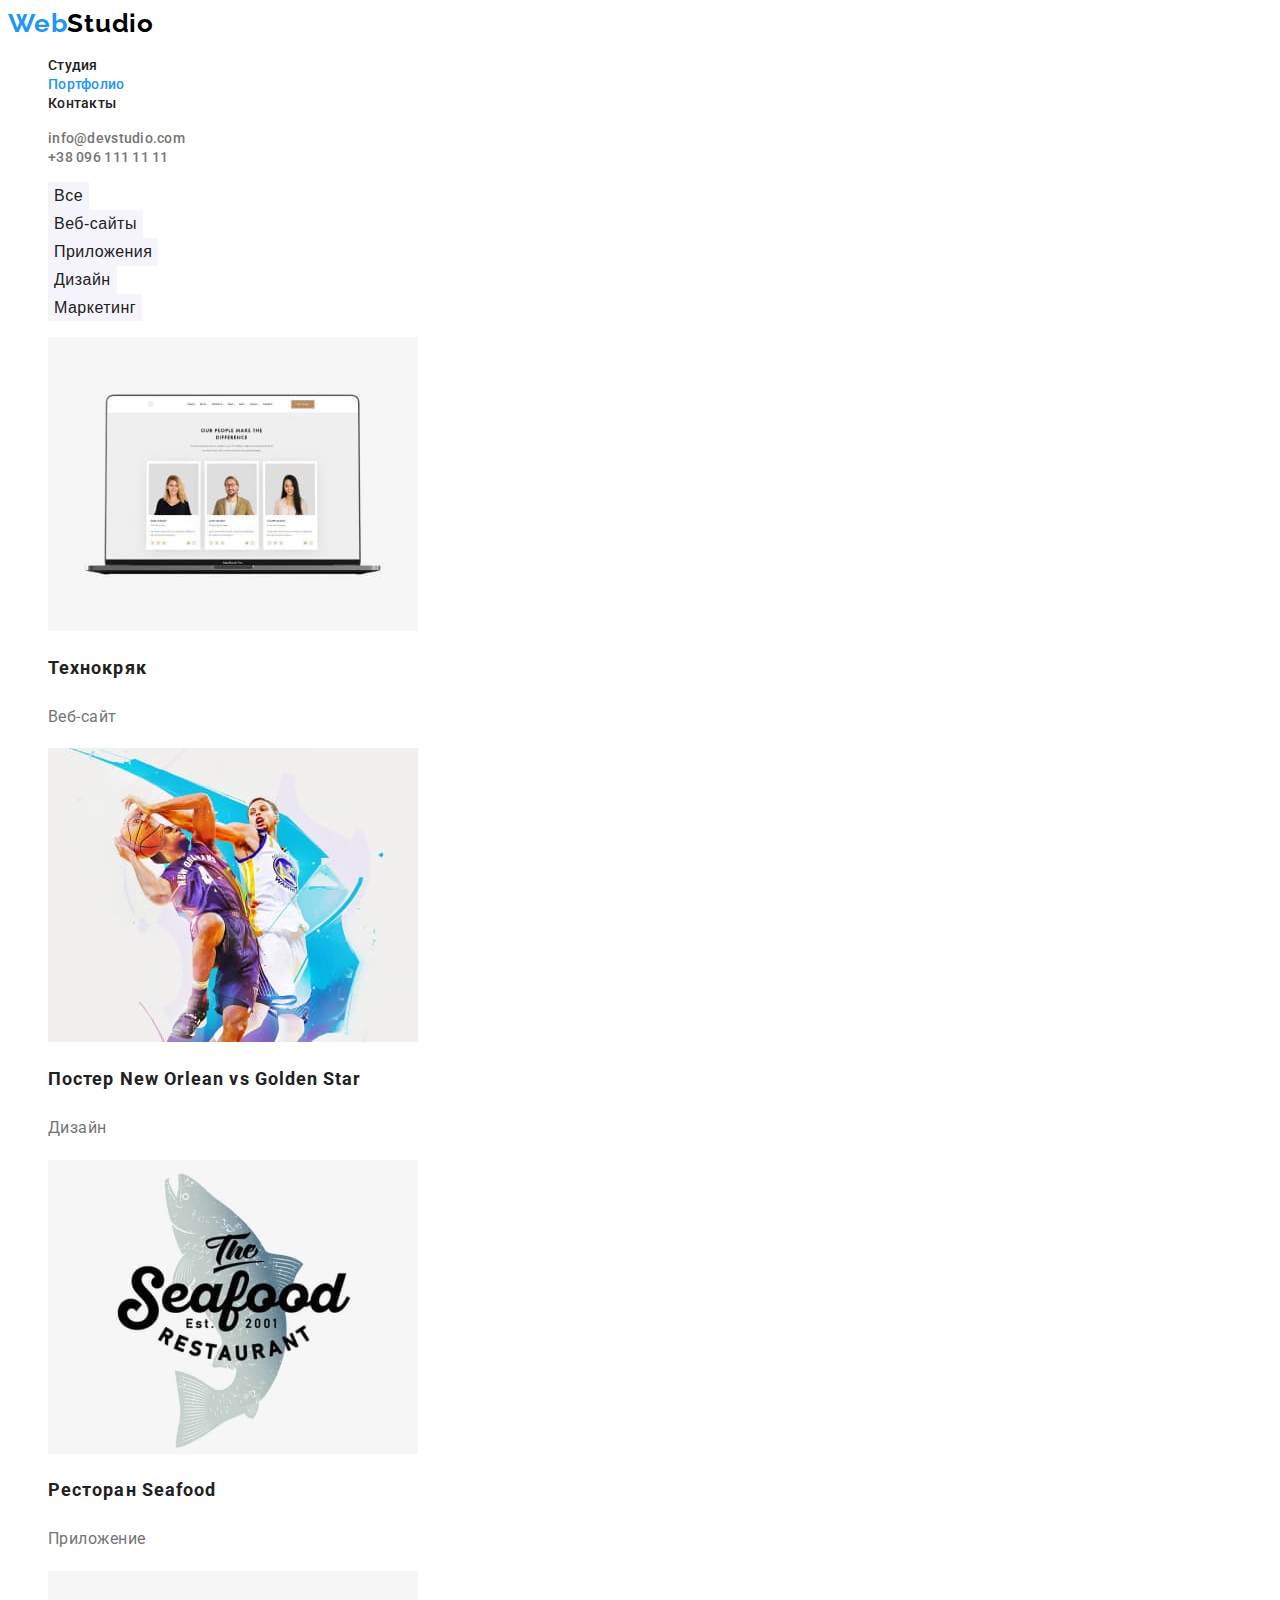
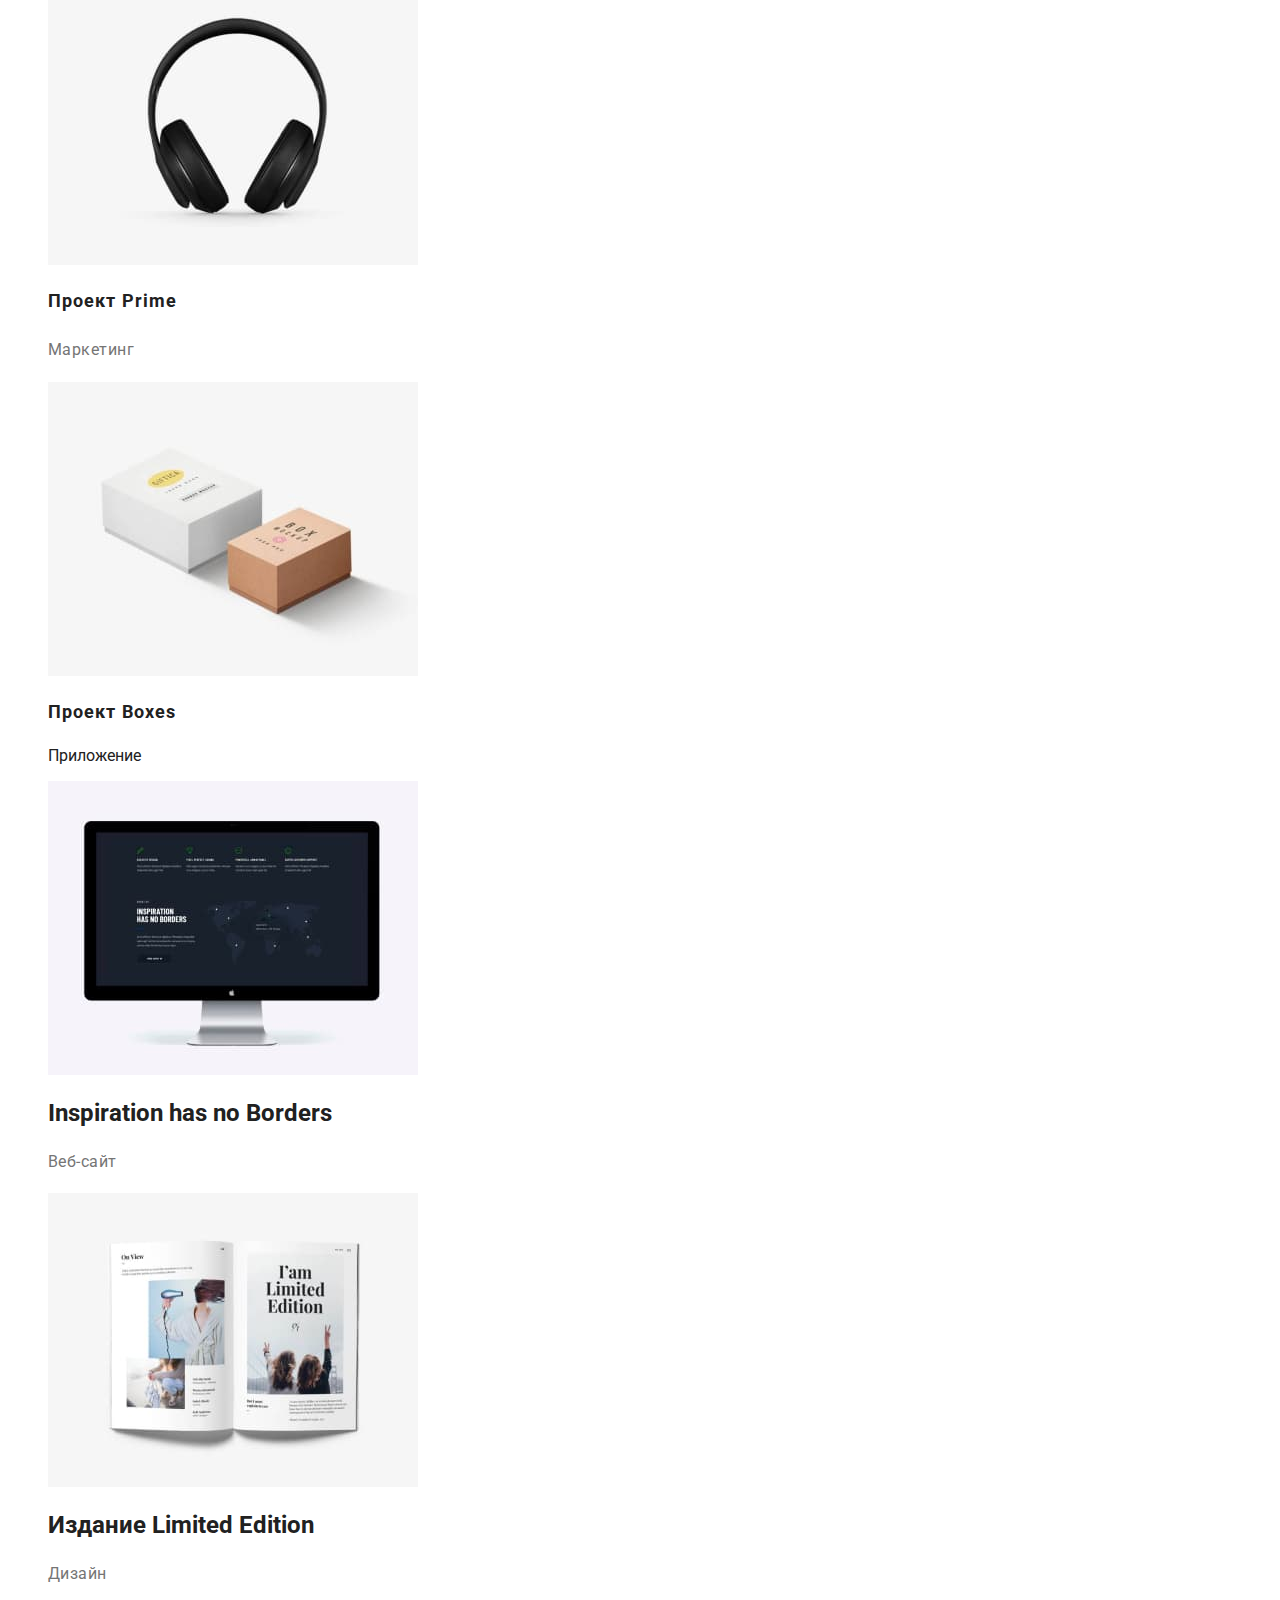
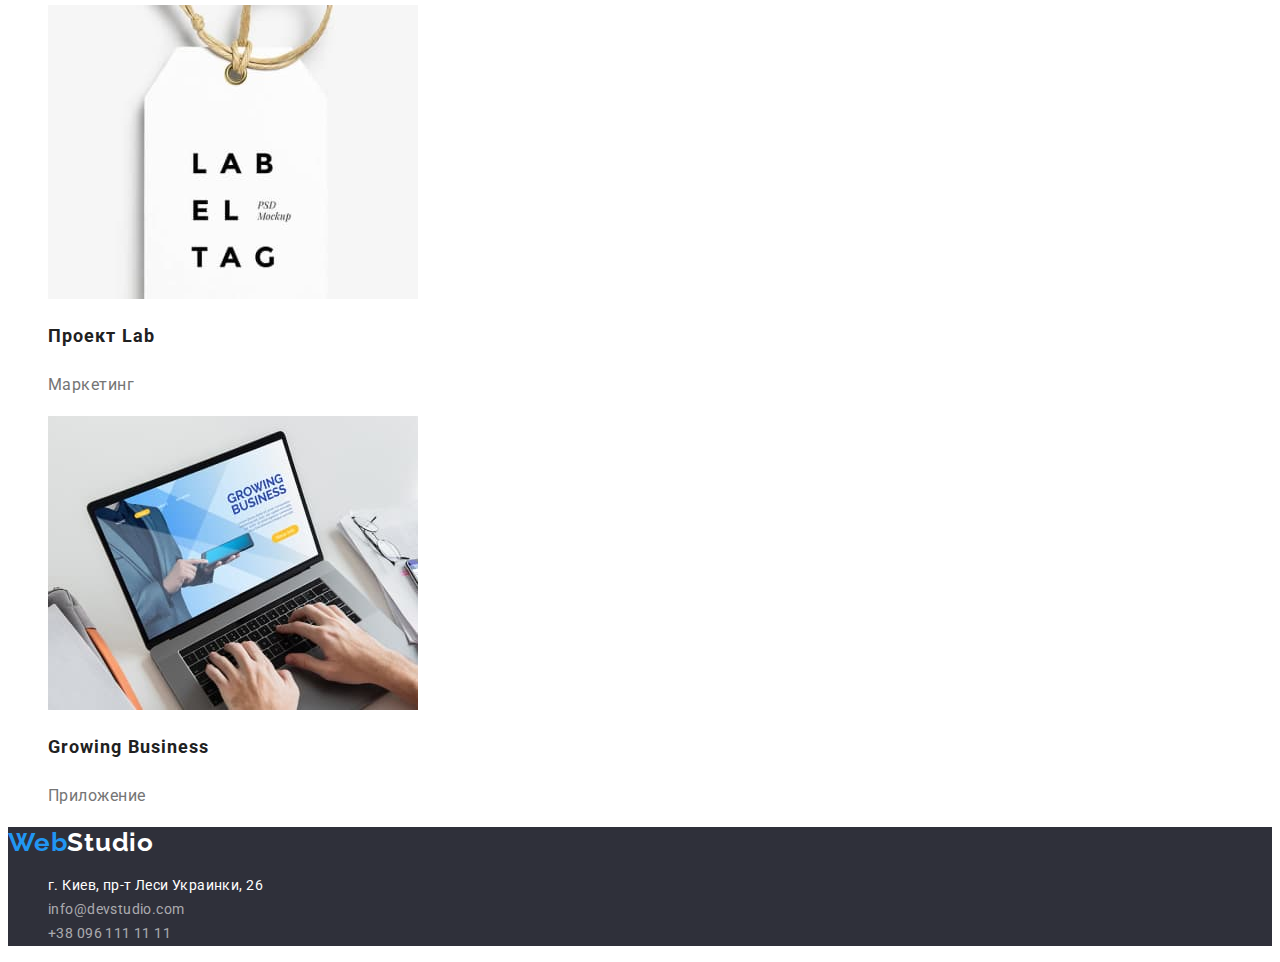
==== portfolio.html @ 1e096de2 "Клонирует файлы с прошлой работы" ====
<!DOCTYPE html>
<html lang="ru">
  <head>
    <meta charset="UTF-8" />
    <meta http-equiv="X-UA-Compatible" content="IE=edge" />
    <meta name="viewport" content="width=device-width, initial-scale=1.0" />
    <title>Cтудия</title>
    <link
      rel="stylesheet"
      href="https://cdnjs.cloudflare.com/ajax/libs/modern-normalize/1.1.0/modern-normalize.min.css"
      integrity="sha512-wpPYUAdjBVSE4KJnH1VR1HeZfpl1ub8YT/NKx4PuQ5NmX2tKuGu6U/JRp5y+Y8XG2tV+wKQpNHVUX03MfMFn9Q=="
      crossorigin="anonymous"
      referrerpolicy="no-referrer"
    />
    <link rel="preconnect" href="https://fonts.googleapis.com" />
    <link rel="preconnect" href="https://fonts.gstatic.com" crossorigin />
    <link
      href="https://fonts.googleapis.com/css2?family=Raleway:wght@700&family=Roboto:wght@400;500;700;900&display=swap"
      rel="stylesheet"
    />
    <link rel="stylesheet" href="./css/styles.css" />
  </head>

  <body>
    <!--шапка-->
    <header class="header">
      <nav class="header-nav">
        <a lang="en" href="./index.html" class="header-logo"
          ><span lang="en" class="current">Web</span>Studio</a
        >
        <ul class="header-list list">
          <li class="header-item">
            <a href="./index.html" class="header-link link">Студия</a>
          </li>
          <li class="header-item">
            <a href="./portfolio.html " class="header-link current link">Портфолио</a>
          </li>
          <li class="header-item"><a href="./index.html" class="header-link link">Контакты</a></li>
        </ul>
      </nav>

      <ul class="header-contacs list">
        <li class="header-contacs-item">
          <a lang="en" href="mailto:info@devstudio.com" class="header-mail link"
            >info@devstudio.com</a
          >
        </li>
        <li class="header-contacs-item">
          <a href="tel:+380961111111" class="header-tel link">+38 096 111 11 11</a>
        </li>
      </ul>
    </header>

    <!--основное (уникалное) содержание-->

    <main>
      <section class="projects">
        <h1 class="visually-hidden">Работы</h1>
        <ul class="projects-list list">
          <li class="projects-item">
            <button type="button" class="button projects-primery link">Все</button>
          </li>
          <li>
            <button type="button" class="button projects-secondary link">Веб-сайты</button>
          </li>
          <li>
            <button type="button" class="button projects-secondary link">Приложения</button>
          </li>
          <li>
            <button type="button" class="button projects-secondary link">Дизайн</button>
          </li>
          <li>
            <button type="button" class="button projects-secondary link">Маркетинг</button>
          </li>
        </ul>
        <ul class="work-list list">
          <li class="work-item">
            <img
              src="./images/veb-site1.jpg"
              alt="Веб-сайт на экране ноутбука"
              width="370"
              height="294"
              class="work-img"
            />
            <h2 class="work-title">Технокряк</h2>
            <p class="work-text">Веб-сайт</p>
          </li>
          <li class="work-item">
            <img
              src="./images/design1.jpg"
              alt="Постер с двумя баскетболистами"
              width="370"
              height="294"
              class="work-img"
            />
            <h2 class="work-title">Постер <span lang="en">New Orlean vs Golden Star</span></h2>
            <p class="work-text">Дизайн</p>
          </li>
          <li class="work-item">
            <img
              src="./images/application1.jpg"
              alt="Логотип ресторана"
              width="370"
              height="294"
              class="work-img"
            />
            <h2 class="work-title">Ресторан <span lang="en">Seafood</span></h2>
            <p class="work-text">Приложение</p>
          </li>
          <li class="work-item">
            <img
              src="./images/marketing1.jpg"
              alt="Беспроводные наушники"
              width="370"
              height="294"
              class="work-img"
            />
            <h2 class="work-title">Проект <span lang="en">Prime</span></h2>
            <p class="work-text">Маркетинг</p>
          </li>
          <li class="work-item">
            <img
              src="./images/application2.jpg"
              alt="Две коробки"
              width="370"
              height="294"
              class="work-img"
            />
            <h2 class="work-title">Проект <span lang="en">Boxes</span></h2>
            <p>Приложение</p>
          </li>
          <li class="work-item">
            <img
              src="./images/veb-site2.jpg"
              alt="Монитор компьютера"
              width="370"
              height="294"
              class="work-img"
            />
            <h2 lang="en">Inspiration has no Borders</h2>
            <p class="work-text">Веб-сайт</p>
          </li>
          <li class="work-item">
            <img
              src="./images/design2.jpg"
              alt="Открытя книга"
              width="370"
              height="294"
              class="work-img"
            />
            <h2>Издание <span lang="en">Limited Edition</span></h2>
            <p class="work-text">Дизайн</p>
          </li>
          <li class="work-item">
            <img
              src="./images/marketing2.jpg"
              alt="Бирка лейбла"
              width="370"
              height="294"
              class="work-img"
            />
            <h2 class="work-title">Проект <span lang="en">Lab</span></h2>
            <p class="work-text">Маркетинг</p>
          </li>
          <li class="work-item">
            <img
              src="./images/application3.jpg"
              alt="Приложение на экране ноутбука"
              width="370"
              height="294"
              class="work-img"
            />
            <h2 class="work-title" lang="en">Growing Business</h2>
            <p class="work-text">Приложение</p>
          </li>
        </ul>
      </section>
    </main>

    <!--подвал-->
    <footer class="footer">
      <a lang="en" href="" class="footer-logo"><span lang="en" class="current">Web</span>Studio</a>
      <address class="footer-address">
        <ul class="footer-list list">
          <li class="footer-item">
            <a
              href="https://goo.gl/maps/ZX4bR6mTC4rTTTyX7"
              target="_blank"
              rel="noopener nofollow noreferrer"
              class="footer-map aside link"
              >г. Киев, пр-т Леси Украинки, 26</a
            >
          </li>
          <li>
            <a lang="en" href="mailto:info@devstudio.com" class="footer-mail aside link"
              >info@devstudio.com</a
            >
          </li>
          <li>
            <a href="tel:+380961111111" class="footer-tel aside link">+38 096 111 11 11</a>
          </li>
        </ul>
      </address>
    </footer>
  </body>
</html>
---- css/styles.css ----
:root {
  --primery-text-color: #212121;
  --text-color-white: #ffffff;
  --text-color-gray: #757575;
  --secondary-text-color: rgba(255, 255, 255, 0.6);
  --accent-color: #2196f3;
  --primery-background-color: #ffffff;
  --background-color-section: #2f303a;
  --primery-background-color-btn: #f5f4fa;
}

body {
  font-family: 'Roboto', sans-serif;
  background-color: var(--primery-background-color);
  color: var(--primery-text-color);
}

.list {
  list-style: none;
}
.link {
  text-decoration: none;
}

.footer-address {
  font-style: normal;
}

.visually-hidden {
  position: absolute;
  white-space: nowrap;
  width: 1px;
  height: 1px;
  overflow: hidden;
  border: 0;
  padding: 0;
  clip: rect(0 0 0 0);
  clip-path: inset(50%);
  margin: -1px;
}
/* -----------CТУДИЯ------------ */
/* HEADER*/
/* --HEADER-NAV-- */

.header-logo,
.current {
  font-family: 'Raleway', sans-serif;
  font-weight: 700;
  font-size: 26px;
  line-height: 1.19;
  letter-spacing: 0.03em;
  text-decoration: none;
}

.header-logo {
  color: #000000;
}

.current {
  color: var(--accent-color);
}

/*--HEADER-CONTACS-*/

.header-link {
  font-family: inherit;
  font-weight: 500;
  font-size: 14px;
  line-height: 1.14;
  letter-spacing: 0.02em;
  color: var(--primery-text-color);
}
.header-link:hover,
.header-link:focus {
  color: var(--accent-color);
}

.header-list .current {
  color: var(--accent-color);
}

.header-mail,
.header-tel {
  font-weight: 500;
  font-size: 14px;
  line-height: 1.14;
  letter-spacing: 0.02em;
  color: var(--text-color-gray);
}
.header-mail:hover,
.header-mail:focus {
  color: var(--accent-color);
}

.header-tel:hover,
.header-tel:focus {
  color: var(--accent-color);
}

/* --HERO-- */
.hero {
  background-color: var(--background-color-section);
}

.hero-title {
  font-weight: 900;
  font-size: 44px;
  line-height: 1.36;
  text-align: center;
  letter-spacing: 0.06em;
  text-transform: uppercase;
  color: var(--text-color-white);
}
/* --BUTTON-- */
.button {
  font-family: inherit, sans-serif;
  border: none;
  cursor: pointer;
  background-color: var(--accent-color);
  color: var(--primery-text-color);
}

.button.hero-primery {
  font-weight: 700;
  font-size: 16px;
  line-height: 1.88;
  display: flex;
  align-items: center;
  text-align: center;
  letter-spacing: 0.06em;
  color: var(--text-color-white);
}

.button.hero-primery:hover,
.button.hero-primery:focus {
  color: var(--primery-text-color);
  background-color: var(--primery-background-color-btn);
}

/* --FEATURE-- */

/*.feature {
}
.feature-list {
}
.feature-item {
} */

.feature-title {
  font-weight: 700;
  font-size: 14px;
  line-height: 1.14;
  letter-spacing: 0.03em;
  text-transform: uppercase;
  color: var(--primery-text-color);
}

.feature-text {
  font-size: 14px;
  line-height: 1.71;
  letter-spacing: 0.03em;
  color: var(--text-color-gray);
}

/*--ABOUT--  */

.about-title {
  font-weight: 700;
  font-size: 36px;
  line-height: 1.16;
  text-align: center;
  letter-spacing: 0.03em;
  color: var(--primery-text-color);
}

/* --COMMAND-- */
.command {
  background-color: #f5f4fa;
}

.command-title {
  font-weight: 700;
  font-size: 36px;
  line-height: 1.16;
  text-align: center;
  letter-spacing: 0.03em;
  color: var(--primery-text-color);
}

/* .command-list {
}
.command-item {
} */

.command-after-title {
  font-weight: 500;
  font-size: 16px;
  line-height: 1.19;
  text-align: center;
  letter-spacing: 0.03em;
  color: var(--primery-text-color);
}

.command-text {
  font-size: 16px;
  text-align: center;
  letter-spacing: 0.03em;
  color: var(--text-color-gray);
}

/* --FOOTER-- */

.footer {
  background-color: var(--background-color-section);
}

.footer-logo {
  font-family: 'Raleway', sans-serif;
  font-weight: 700;
  font-size: 26px;
  line-height: 1.19;
  letter-spacing: 0.03em;
  text-decoration: none;
}

.footer-logo {
  color: var(--text-color-white);
}

.footer-list .aside {
  font-size: 14px;
  line-height: 1.71;
  letter-spacing: 0.03em;
  color: var(--secondary-text-color);
}
.footer-list .aside:hover,
.footer-list .aside:focus {
  color: var(--accent-color);
}

.footer-list .aside:hover,
.footer-list .aside:focus {
  color: var(--accent-color);
}

.footer-list .footer-map {
  color: #ffffff;
}

/* -----------ПОРТФОЛИО---------------- */
/* ------------PROGECTS------------ */
/* ------BUTTON---------- */
.button.projects-primery,
.button.projects-secondary {
  font-weight: 500;
  font-size: 16px;
  line-height: 1.62;
  text-align: center;
  letter-spacing: 0.03em;
  color: var(--primery-text-color);
  background-color: var(--primery-background-color-btn);
}
.button.projects-primery:hover,
.button.projects-primery:focus {
  color: var(--text-color-white);
  background-color: var(--accent-color);
}
.button.projects-secondary:hover,
.button.projects-secondary:focus {
  color: var(--text-color-white);
  background-color: var(--accent-color);
}

/* .work-list {
}
.work-item {
}
.work-img {
} */

.work-title {
  font-weight: 700;
  font-size: 18px;
  line-height: 2;
  letter-spacing: 0.06em;
  color: var(--primery-text-color);
}
.work-text {
  font-size: 16px;
  line-height: 1.88;
  letter-spacing: 0.03em;
  color: var(--text-color-gray);
}
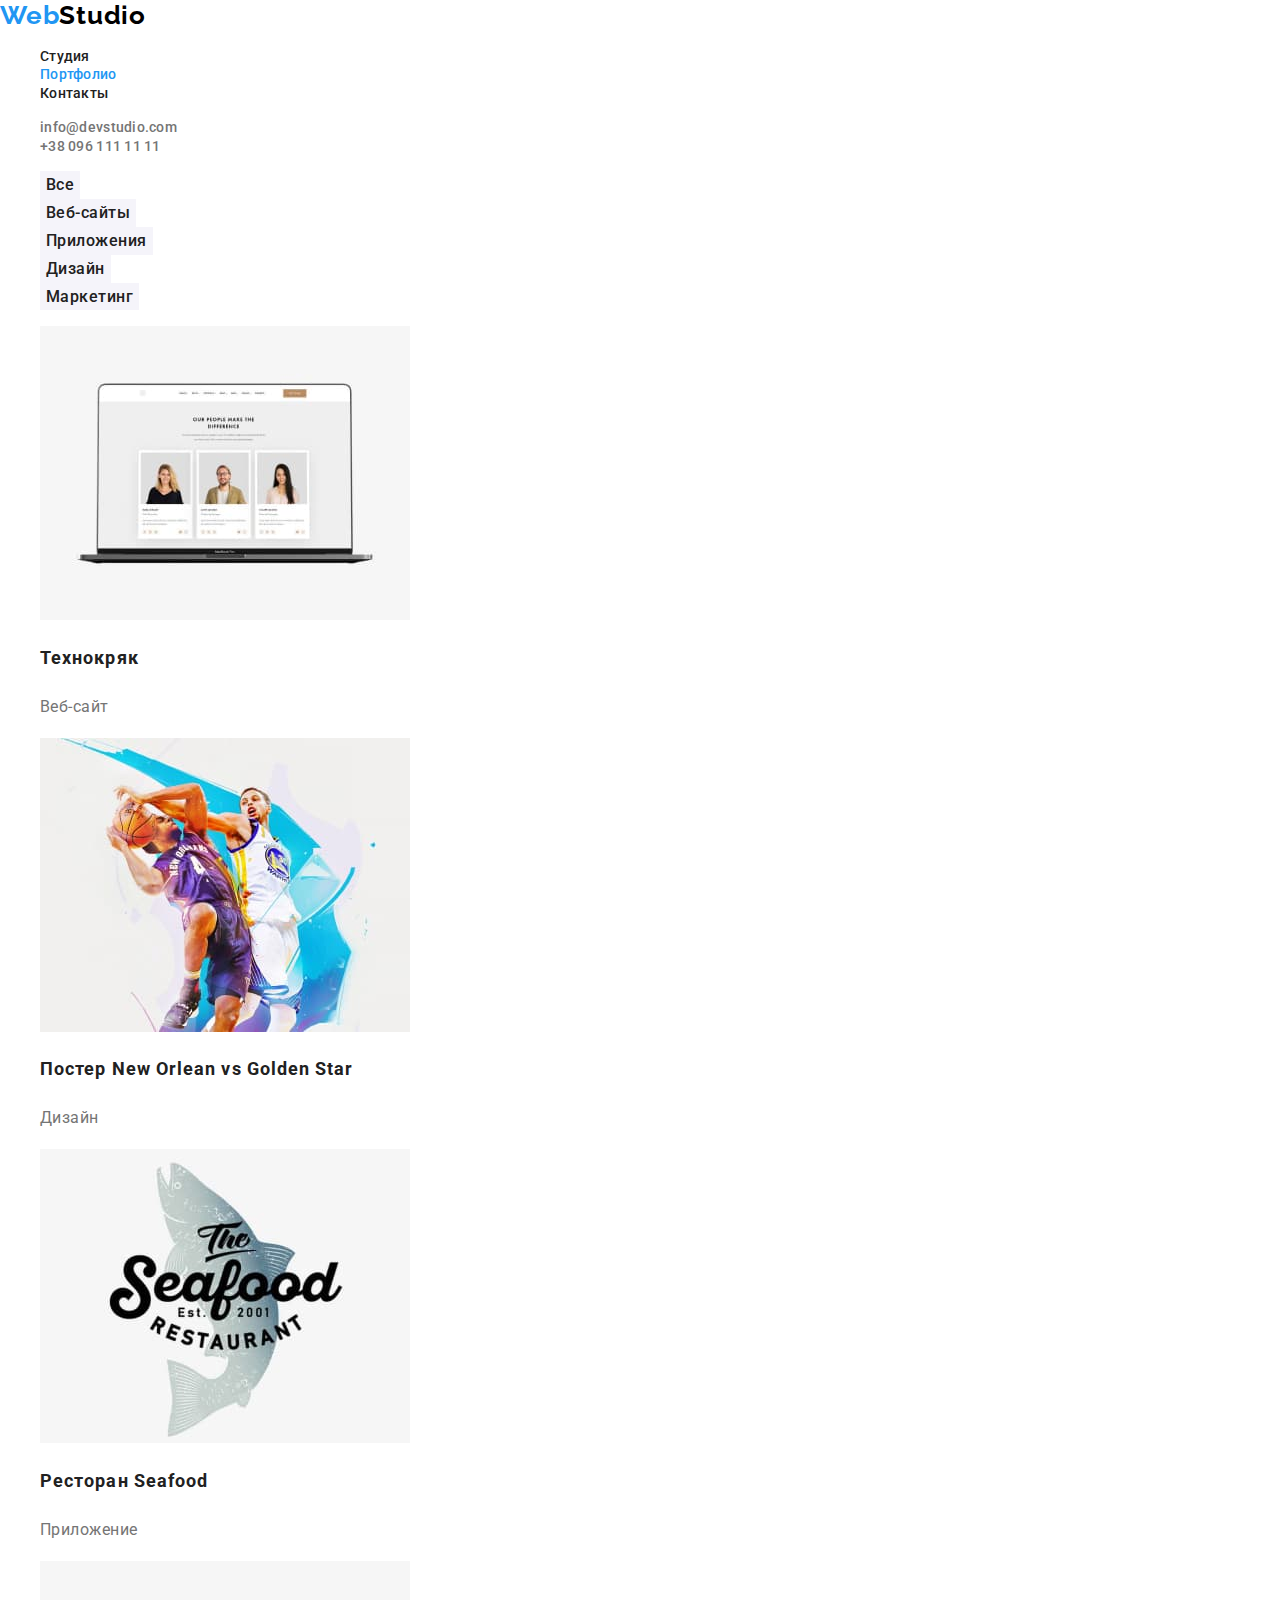
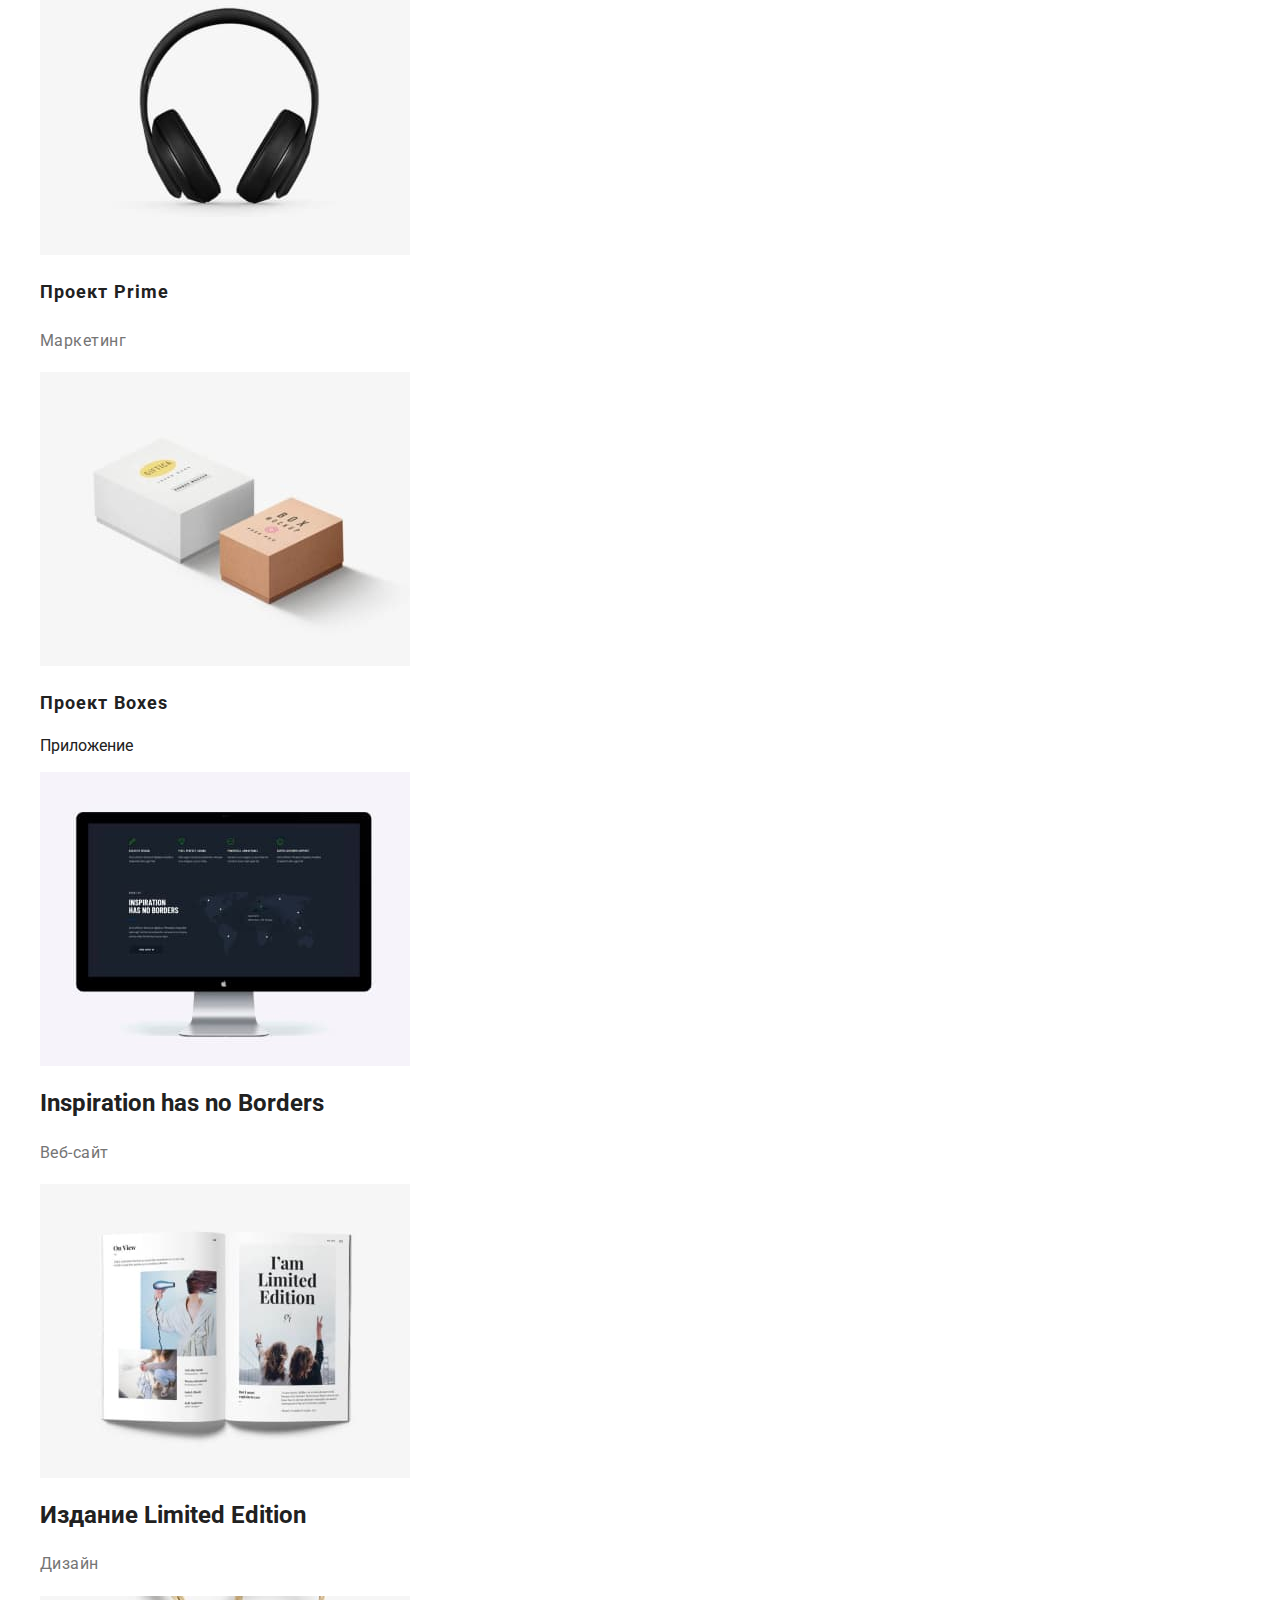
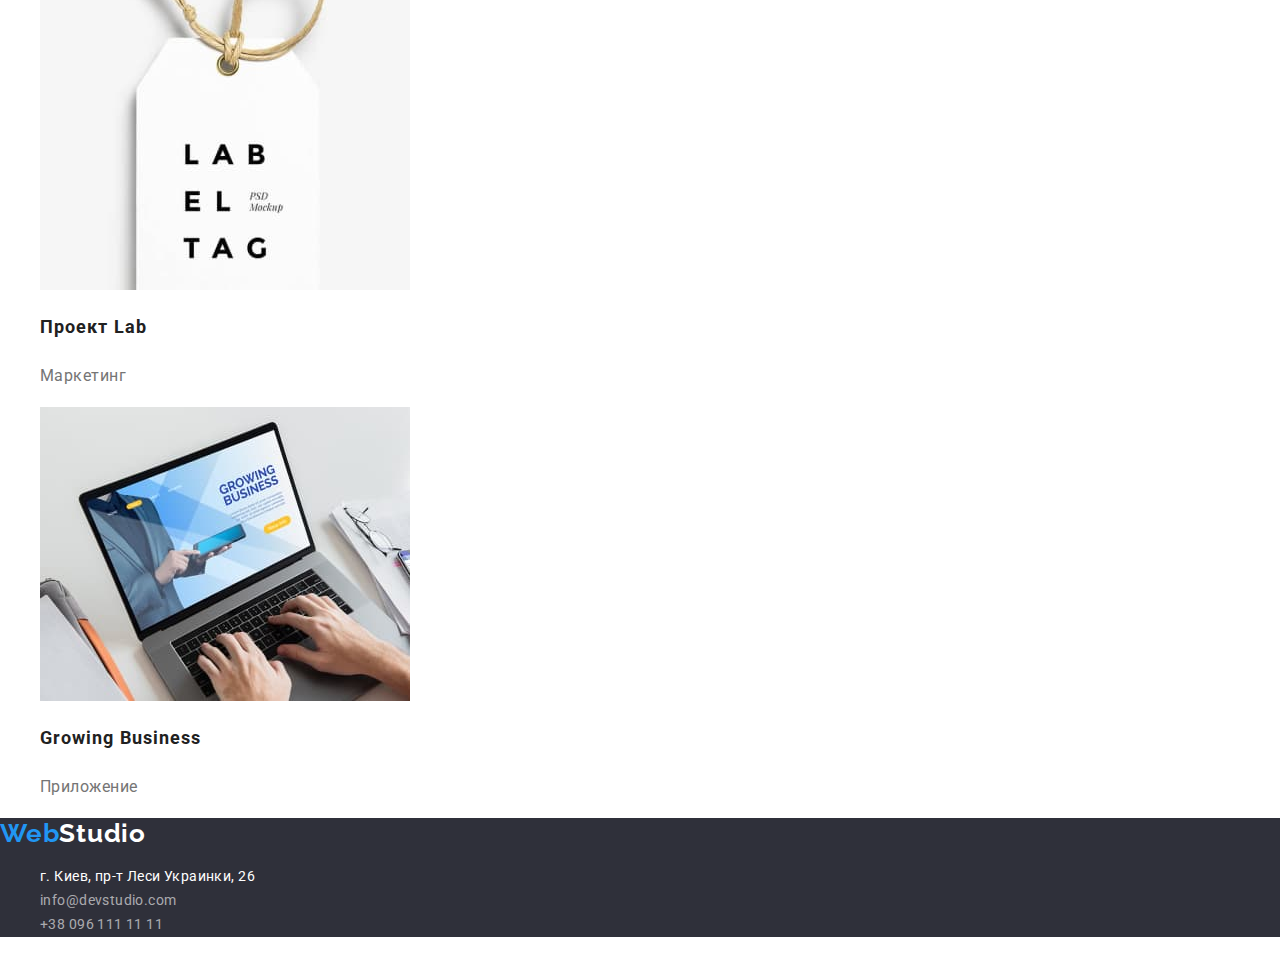
==== commit 2533f77e: "Подключает нормализатор стилей" ====
--- a/portfolio.html
+++ b/portfolio.html
@@ -18,6 +18,10 @@
       href="https://fonts.googleapis.com/css2?family=Raleway:wght@700&family=Roboto:wght@400;500;700;900&display=swap"
       rel="stylesheet"
     />
+    <link
+      rel="stylesheet"
+      href="https://cdnjs.cloudflare.com/ajax/libs/modern-normalize/1.1.0/modern-normalize.min.css"
+    />
     <link rel="stylesheet" href="./css/styles.css" />
   </head>
 
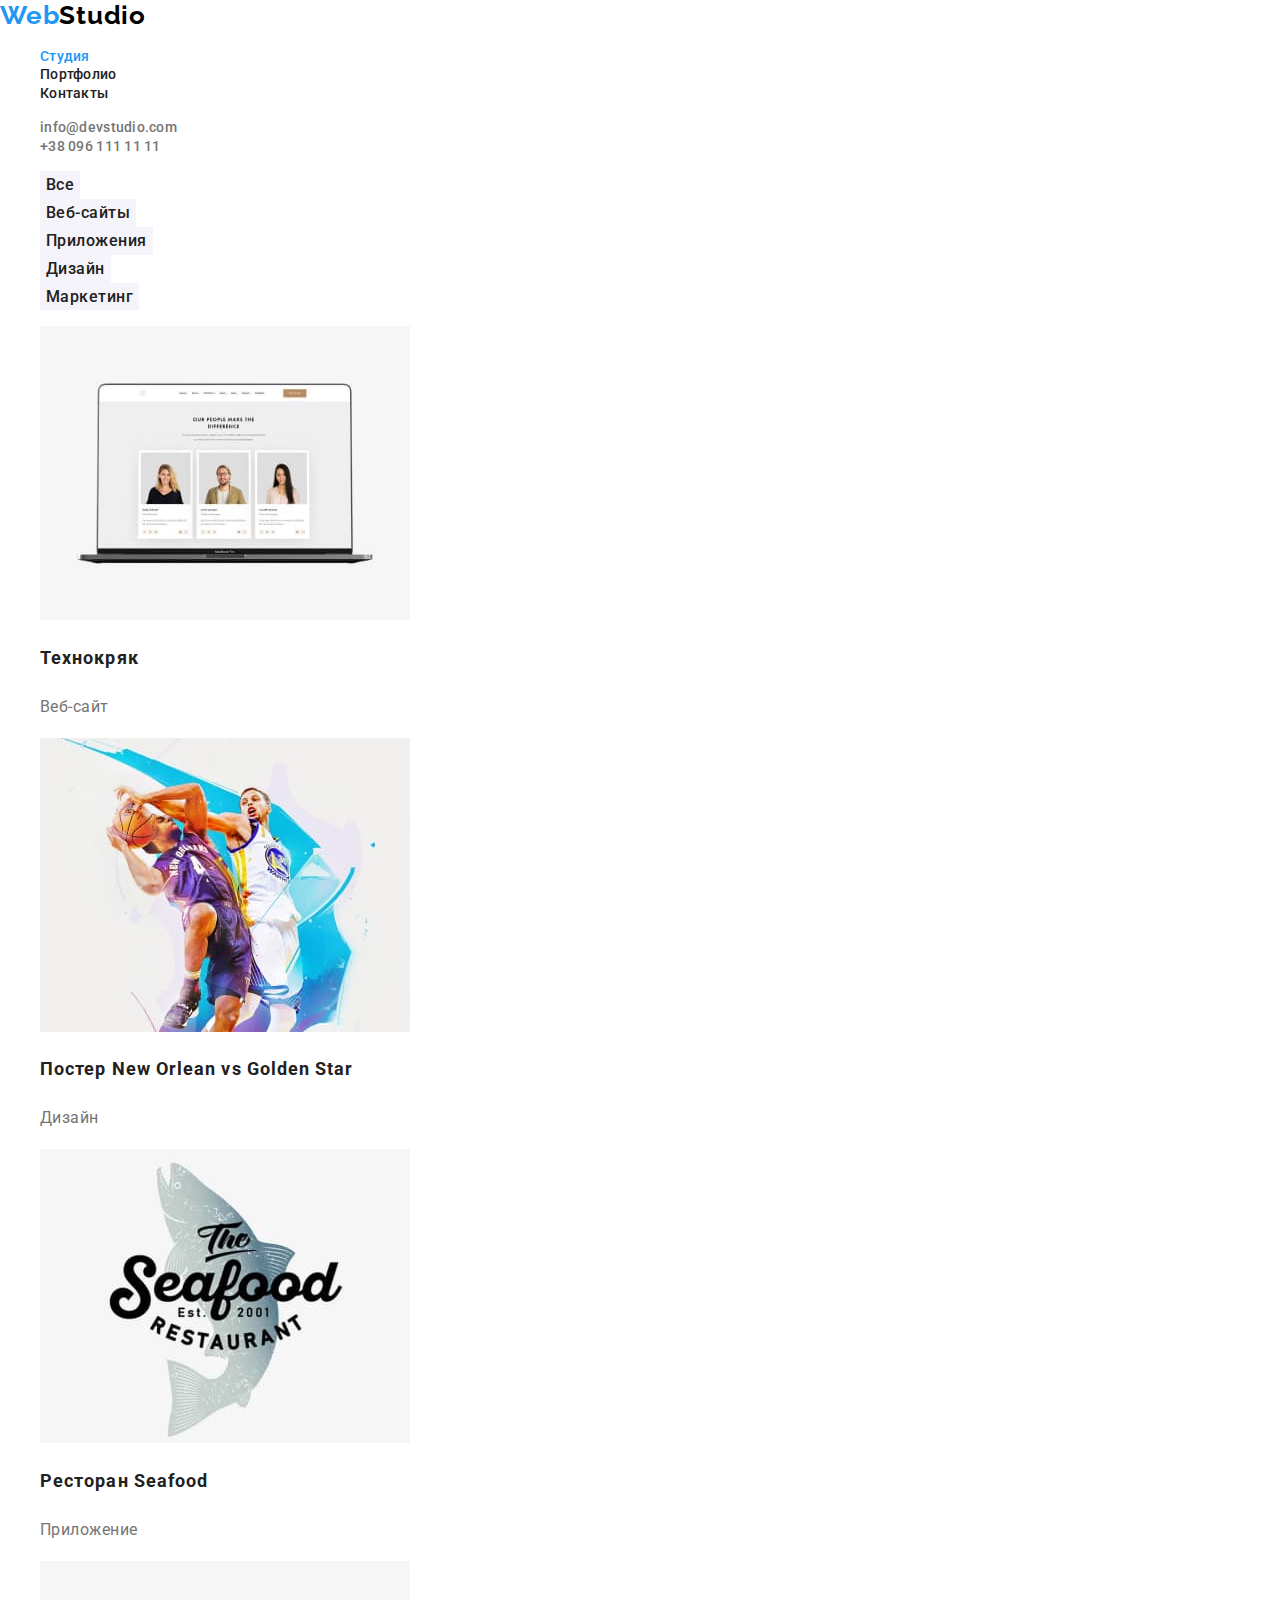
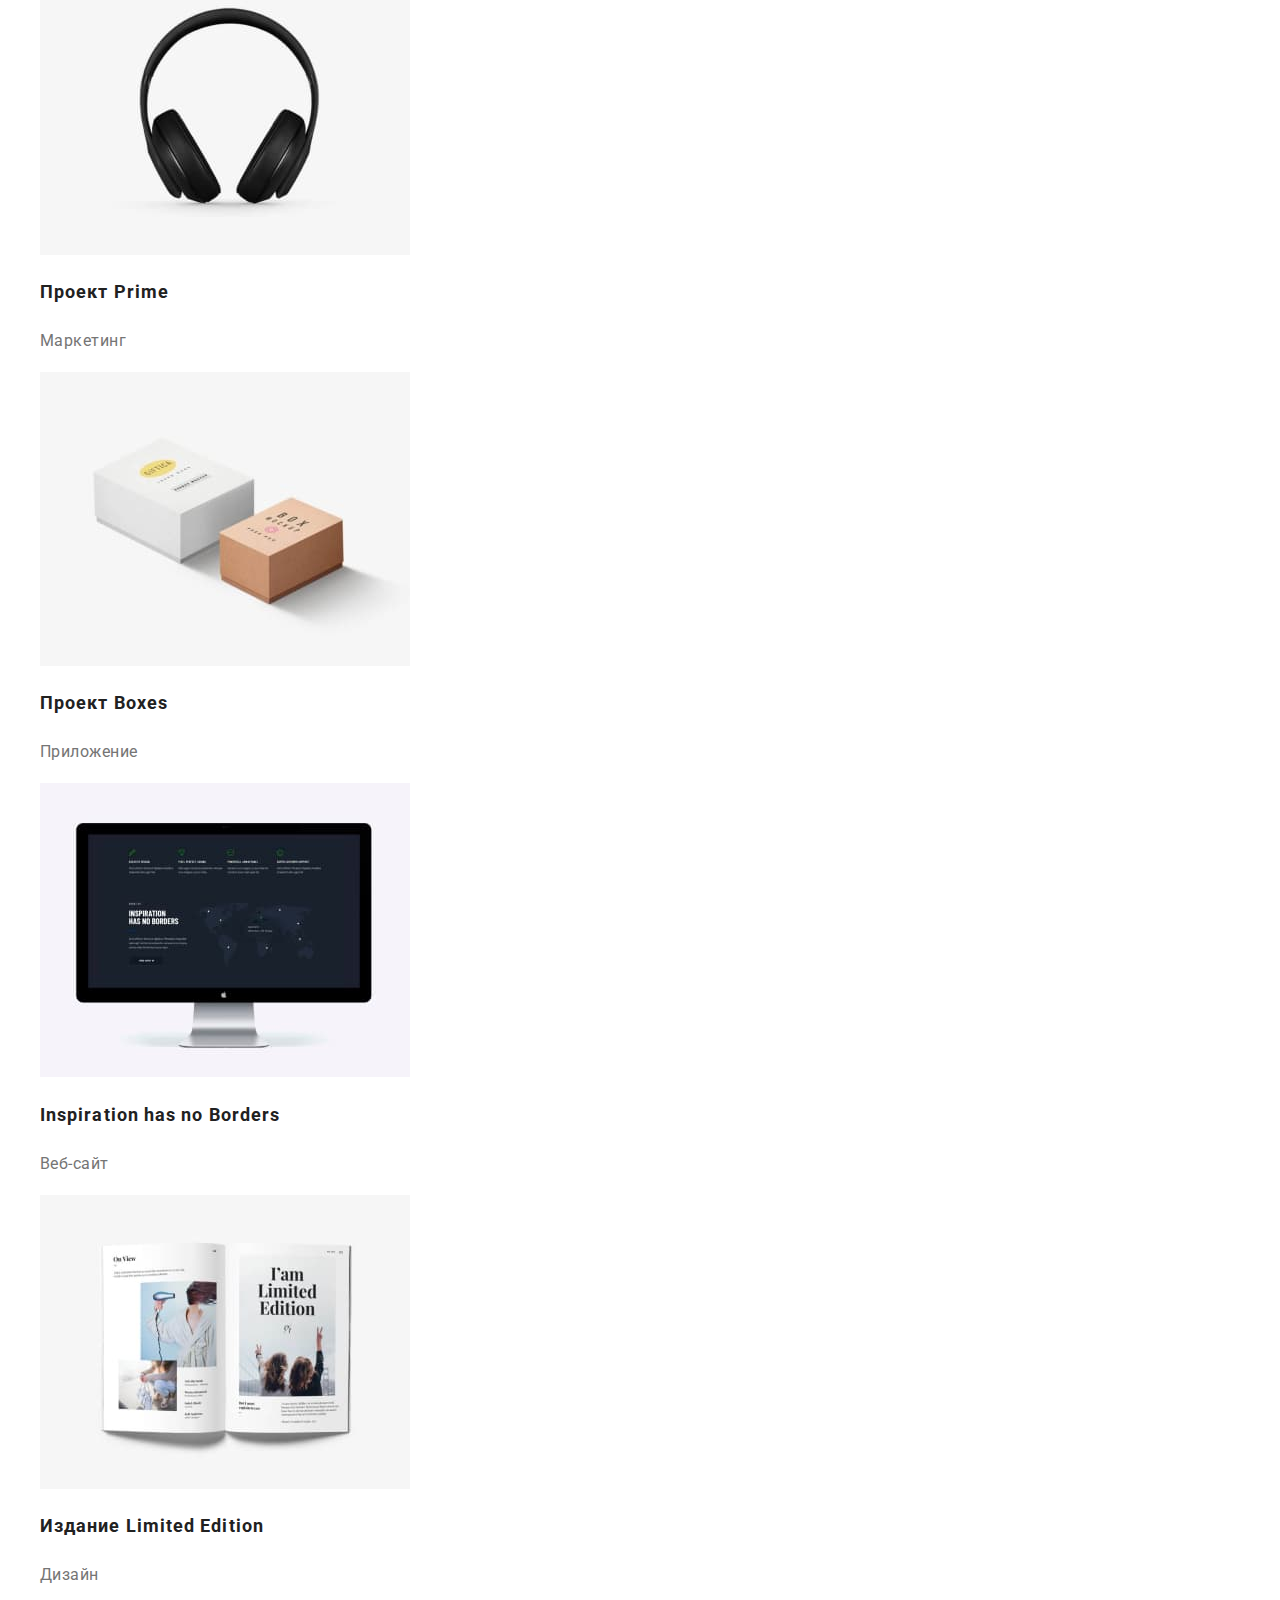
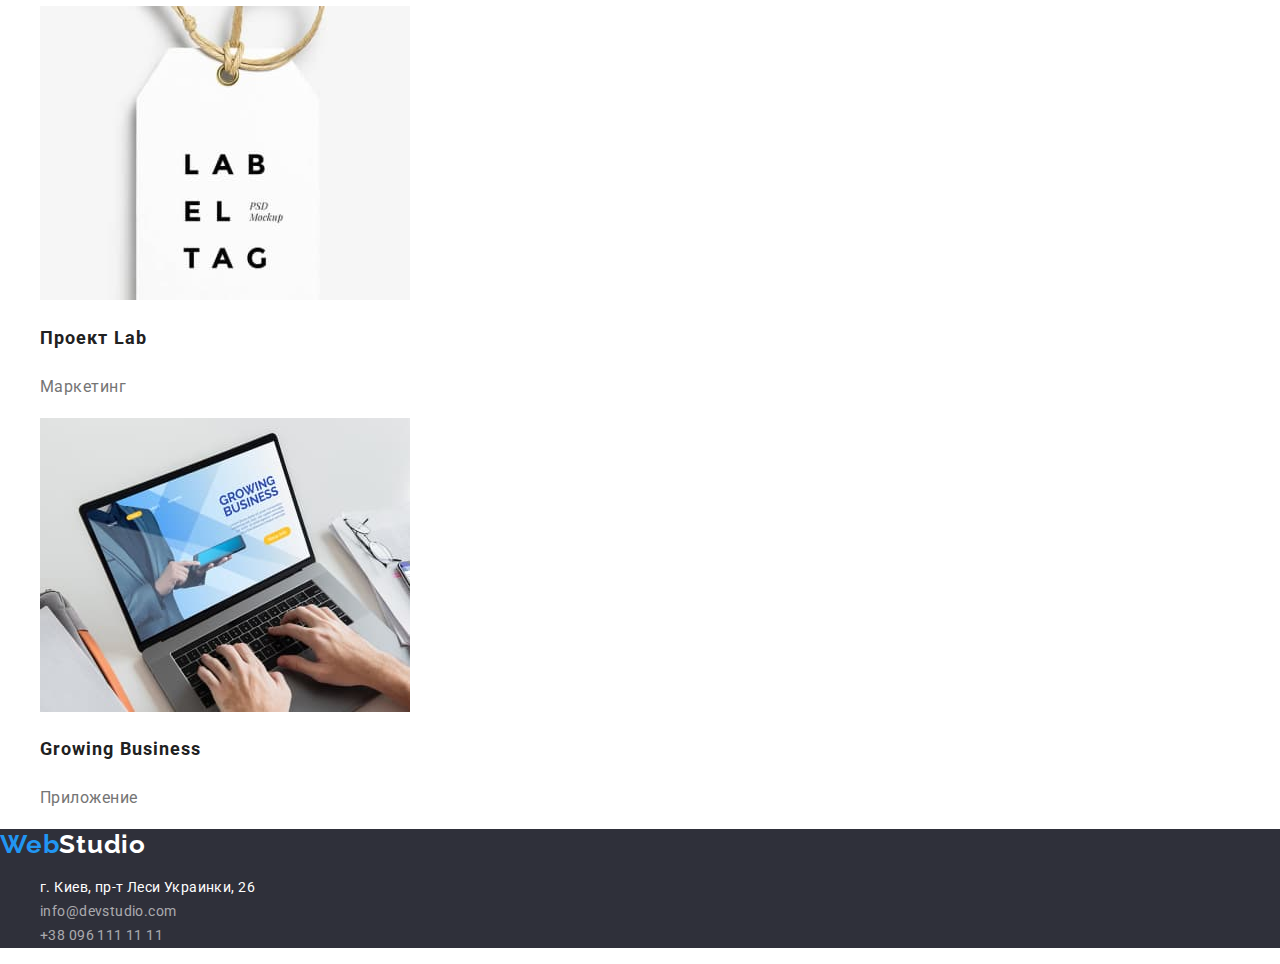
==== commit e41737c6: "Добавляет секции и контейнеры" ====
--- a/portfolio.html
+++ b/portfolio.html
@@ -28,183 +28,212 @@
   <body>
     <!--шапка-->
     <header class="header">
-      <nav class="header-nav">
-        <a lang="en" href="./index.html" class="header-logo"
-          ><span lang="en" class="current">Web</span>Studio</a
-        >
-        <ul class="header-list list">
-          <li class="header-item">
-            <a href="./index.html" class="header-link link">Студия</a>
-          </li>
-          <li class="header-item">
-            <a href="./portfolio.html " class="header-link current link">Портфолио</a>
-          </li>
-          <li class="header-item"><a href="./index.html" class="header-link link">Контакты</a></li>
-        </ul>
-      </nav>
-
-      <ul class="header-contacs list">
-        <li class="header-contacs-item">
-          <a lang="en" href="mailto:info@devstudio.com" class="header-mail link"
-            >info@devstudio.com</a
+      <div class="header container">
+        <nav class="header-nav">
+          <a lang="en" href="./index.html" class="header-logo"
+            ><span lang="en" class="current">Web</span>Studio</a
           >
-        </li>
-        <li class="header-contacs-item">
-          <a href="tel:+380961111111" class="header-tel link">+38 096 111 11 11</a>
-        </li>
-      </ul>
-    </header>
-
-    <!--основное (уникалное) содержание-->
-
-    <main>
-      <section class="projects">
-        <h1 class="visually-hidden">Работы</h1>
-        <ul class="projects-list list">
-          <li class="projects-item">
-            <button type="button" class="button projects-primery link">Все</button>
-          </li>
-          <li>
-            <button type="button" class="button projects-secondary link">Веб-сайты</button>
-          </li>
-          <li>
-            <button type="button" class="button projects-secondary link">Приложения</button>
-          </li>
-          <li>
-            <button type="button" class="button projects-secondary link">Дизайн</button>
-          </li>
-          <li>
-            <button type="button" class="button projects-secondary link">Маркетинг</button>
-          </li>
-        </ul>
-        <ul class="work-list list">
-          <li class="work-item">
-            <img
-              src="./images/veb-site1.jpg"
-              alt="Веб-сайт на экране ноутбука"
-              width="370"
-              height="294"
-              class="work-img"
-            />
-            <h2 class="work-title">Технокряк</h2>
-            <p class="work-text">Веб-сайт</p>
-          </li>
-          <li class="work-item">
-            <img
-              src="./images/design1.jpg"
-              alt="Постер с двумя баскетболистами"
-              width="370"
-              height="294"
-              class="work-img"
-            />
-            <h2 class="work-title">Постер <span lang="en">New Orlean vs Golden Star</span></h2>
-            <p class="work-text">Дизайн</p>
-          </li>
-          <li class="work-item">
-            <img
-              src="./images/application1.jpg"
-              alt="Логотип ресторана"
-              width="370"
-              height="294"
-              class="work-img"
-            />
-            <h2 class="work-title">Ресторан <span lang="en">Seafood</span></h2>
-            <p class="work-text">Приложение</p>
-          </li>
-          <li class="work-item">
-            <img
-              src="./images/marketing1.jpg"
-              alt="Беспроводные наушники"
-              width="370"
-              height="294"
-              class="work-img"
-            />
-            <h2 class="work-title">Проект <span lang="en">Prime</span></h2>
-            <p class="work-text">Маркетинг</p>
-          </li>
-          <li class="work-item">
-            <img
-              src="./images/application2.jpg"
-              alt="Две коробки"
-              width="370"
-              height="294"
-              class="work-img"
-            />
-            <h2 class="work-title">Проект <span lang="en">Boxes</span></h2>
-            <p>Приложение</p>
-          </li>
-          <li class="work-item">
-            <img
-              src="./images/veb-site2.jpg"
-              alt="Монитор компьютера"
-              width="370"
-              height="294"
-              class="work-img"
-            />
-            <h2 lang="en">Inspiration has no Borders</h2>
-            <p class="work-text">Веб-сайт</p>
-          </li>
-          <li class="work-item">
-            <img
-              src="./images/design2.jpg"
-              alt="Открытя книга"
-              width="370"
-              height="294"
-              class="work-img"
-            />
-            <h2>Издание <span lang="en">Limited Edition</span></h2>
-            <p class="work-text">Дизайн</p>
-          </li>
-          <li class="work-item">
-            <img
-              src="./images/marketing2.jpg"
-              alt="Бирка лейбла"
-              width="370"
-              height="294"
-              class="work-img"
-            />
-            <h2 class="work-title">Проект <span lang="en">Lab</span></h2>
-            <p class="work-text">Маркетинг</p>
-          </li>
-          <li class="work-item">
-            <img
-              src="./images/application3.jpg"
-              alt="Приложение на экране ноутбука"
-              width="370"
-              height="294"
-              class="work-img"
-            />
-            <h2 class="work-title" lang="en">Growing Business</h2>
-            <p class="work-text">Приложение</p>
-          </li>
-        </ul>
-      </section>
-    </main>
-
-    <!--подвал-->
-    <footer class="footer">
-      <a lang="en" href="" class="footer-logo"><span lang="en" class="current">Web</span>Studio</a>
-      <address class="footer-address">
-        <ul class="footer-list list">
-          <li class="footer-item">
-            <a
-              href="https://goo.gl/maps/ZX4bR6mTC4rTTTyX7"
-              target="_blank"
-              rel="noopener nofollow noreferrer"
-              class="footer-map aside link"
-              >г. Киев, пр-т Леси Украинки, 26</a
-            >
-          </li>
-          <li>
-            <a lang="en" href="mailto:info@devstudio.com" class="footer-mail aside link"
+          <ul class="header-list list">
+            <li class="header-item">
+              <a href="./index.html" class="header-link current link">Студия</a>
+            </li>
+            <li class="header-item">
+              <a href="./portfolio.html " class="header-link link">Портфолио</a>
+            </li>
+            <li class="header-item">
+              <a href="./index.html" class="header-link link">Контакты</a>
+            </li>
+          </ul>
+        </nav>
+
+        <ul class="header-contacs list">
+          <li class="header-contacs-item">
+            <a lang="en" href="mailto:info@devstudio.com" class="header-mail link"
               >info@devstudio.com</a
             >
           </li>
-          <li>
-            <a href="tel:+380961111111" class="footer-tel aside link">+38 096 111 11 11</a>
+          <li class="header-contacs-item">
+            <a href="tel:+380961111111" class="header-tel link">+38 096 111 11 11</a>
           </li>
         </ul>
-      </address>
+      </div>
+    </header>
+
+    <!--основное (уникалное) содержание-->
+
+    <main>
+      <section class="projects section">
+        <div class="container">
+          <h1 class="visually-hidden">Работы</h1>
+          <ul class="projects-list list">
+            <li class="projects-item">
+              <button type="button" class="button projects-primery link">Все</button>
+            </li>
+            <li>
+              <button type="button" class="button projects-secondary link">Веб-сайты</button>
+            </li>
+            <li>
+              <button type="button" class="button projects-secondary link">Приложения</button>
+            </li>
+            <li>
+              <button type="button" class="button projects-secondary link">Дизайн</button>
+            </li>
+            <li>
+              <button type="button" class="button projects-secondary link">Маркетинг</button>
+            </li>
+          </ul>
+
+          <ul class="work-list list">
+            <li class="work-item">
+              <img
+                src="./images/veb-site1.jpg"
+                alt="Веб-сайт на экране ноутбука"
+                width="370"
+                height="294"
+                class="work-img"
+              />
+              <div class="work-wrap">
+                <h2 class="work-title">Технокряк</h2>
+                <p class="work-text">Веб-сайт</p>
+              </div>
+            </li>
+            <li class="work-item">
+              <img
+                src="./images/design1.jpg"
+                alt="Постер с двумя баскетболистами"
+                width="370"
+                height="294"
+                class="work-img"
+              />
+              <div class="work-wrap">
+                <h2 class="work-title">Постер <span lang="en">New Orlean vs Golden Star</span></h2>
+                <p class="work-text">Дизайн</p>
+              </div>
+            </li>
+            <li class="work-item">
+              <img
+                src="./images/application1.jpg"
+                alt="Логотип ресторана"
+                width="370"
+                height="294"
+                class="work-img"
+              />
+              <div class="work-wrap">
+                <h2 class="work-title">Ресторан <span lang="en">Seafood</span></h2>
+                <p class="work-text">Приложение</p>
+              </div>
+            </li>
+            <li class="work-item">
+              <img
+                src="./images/marketing1.jpg"
+                alt="Беспроводные наушники"
+                width="370"
+                height="294"
+                class="work-img"
+              />
+              <div class="work-wrap">
+                <h2 class="work-title">Проект <span lang="en">Prime</span></h2>
+                <p class="work-text">Маркетинг</p>
+              </div>
+            </li>
+            <li class="work-item">
+              <img
+                src="./images/application2.jpg"
+                alt="Две коробки"
+                width="370"
+                height="294"
+                class="work-img"
+              />
+              <div class="work-wrap">
+                <h2 class="work-title">Проект <span lang="en">Boxes</span></h2>
+                <p class="work-text">Приложение</p>
+              </div>
+            </li>
+            <li class="work-item">
+              <img
+                src="./images/veb-site2.jpg"
+                alt="Монитор компьютера"
+                width="370"
+                height="294"
+                class="work-img"
+              />
+              <div class="work-wrap">
+                <h2 class="work-title" lang="en">Inspiration has no Borders</h2>
+                <p class="work-text">Веб-сайт</p>
+              </div>
+            </li>
+            <li class="work-item">
+              <img
+                src="./images/design2.jpg"
+                alt="Открытя книга"
+                width="370"
+                height="294"
+                class="work-img"
+              />
+              <div class="work-wrap">
+                <h2 class="work-title">Издание <span lang="en">Limited Edition</span></h2>
+                <p class="work-text">Дизайн</p>
+              </div>
+            </li>
+            <li class="work-item">
+              <img
+                src="./images/marketing2.jpg"
+                alt="Бирка лейбла"
+                width="370"
+                height="294"
+                class="work-img"
+              />
+              <div class="work-wrap">
+                <h2 class="work-title">Проект <span lang="en">Lab</span></h2>
+                <p class="work-text">Маркетинг</p>
+              </div>
+            </li>
+            <li class="work-item">
+              <img
+                src="./images/application3.jpg"
+                alt="Приложение на экране ноутбука"
+                width="370"
+                height="294"
+                class="work-img"
+              />
+              <div class="work-wrap">
+                <h2 class="work-title" lang="en">Growing Business</h2>
+                <p class="work-text">Приложение</p>
+              </div>
+            </li>
+          </ul>
+        </div>
+      </section>
+    </main>
+
+    <!--подвал-->
+    <footer class="footer">
+      <div class="container">
+        <a lang="en" href="" class="footer-logo"
+          ><span lang="en" class="current">Web</span>Studio</a
+        >
+        <address class="footer-address">
+          <ul class="footer-list list">
+            <li class="footer-item">
+              <a
+                href="https://goo.gl/maps/ZX4bR6mTC4rTTTyX7"
+                target="_blank"
+                rel="noopener nofollow noreferrer"
+                class="footer-map aside link"
+                >г. Киев, пр-т Леси Украинки, 26</a
+              >
+            </li>
+            <li class="footer-item">
+              <a lang="en" href="mailto:info@devstudio.com" class="footer-mail aside link"
+                >info@devstudio.com</a
+              >
+            </li>
+            <li class="footer-item">
+              <a href="tel:+380961111111" class="footer-tel aside link">+38 096 111 11 11</a>
+            </li>
+          </ul>
+        </address>
+      </div>
     </footer>
   </body>
 </html>
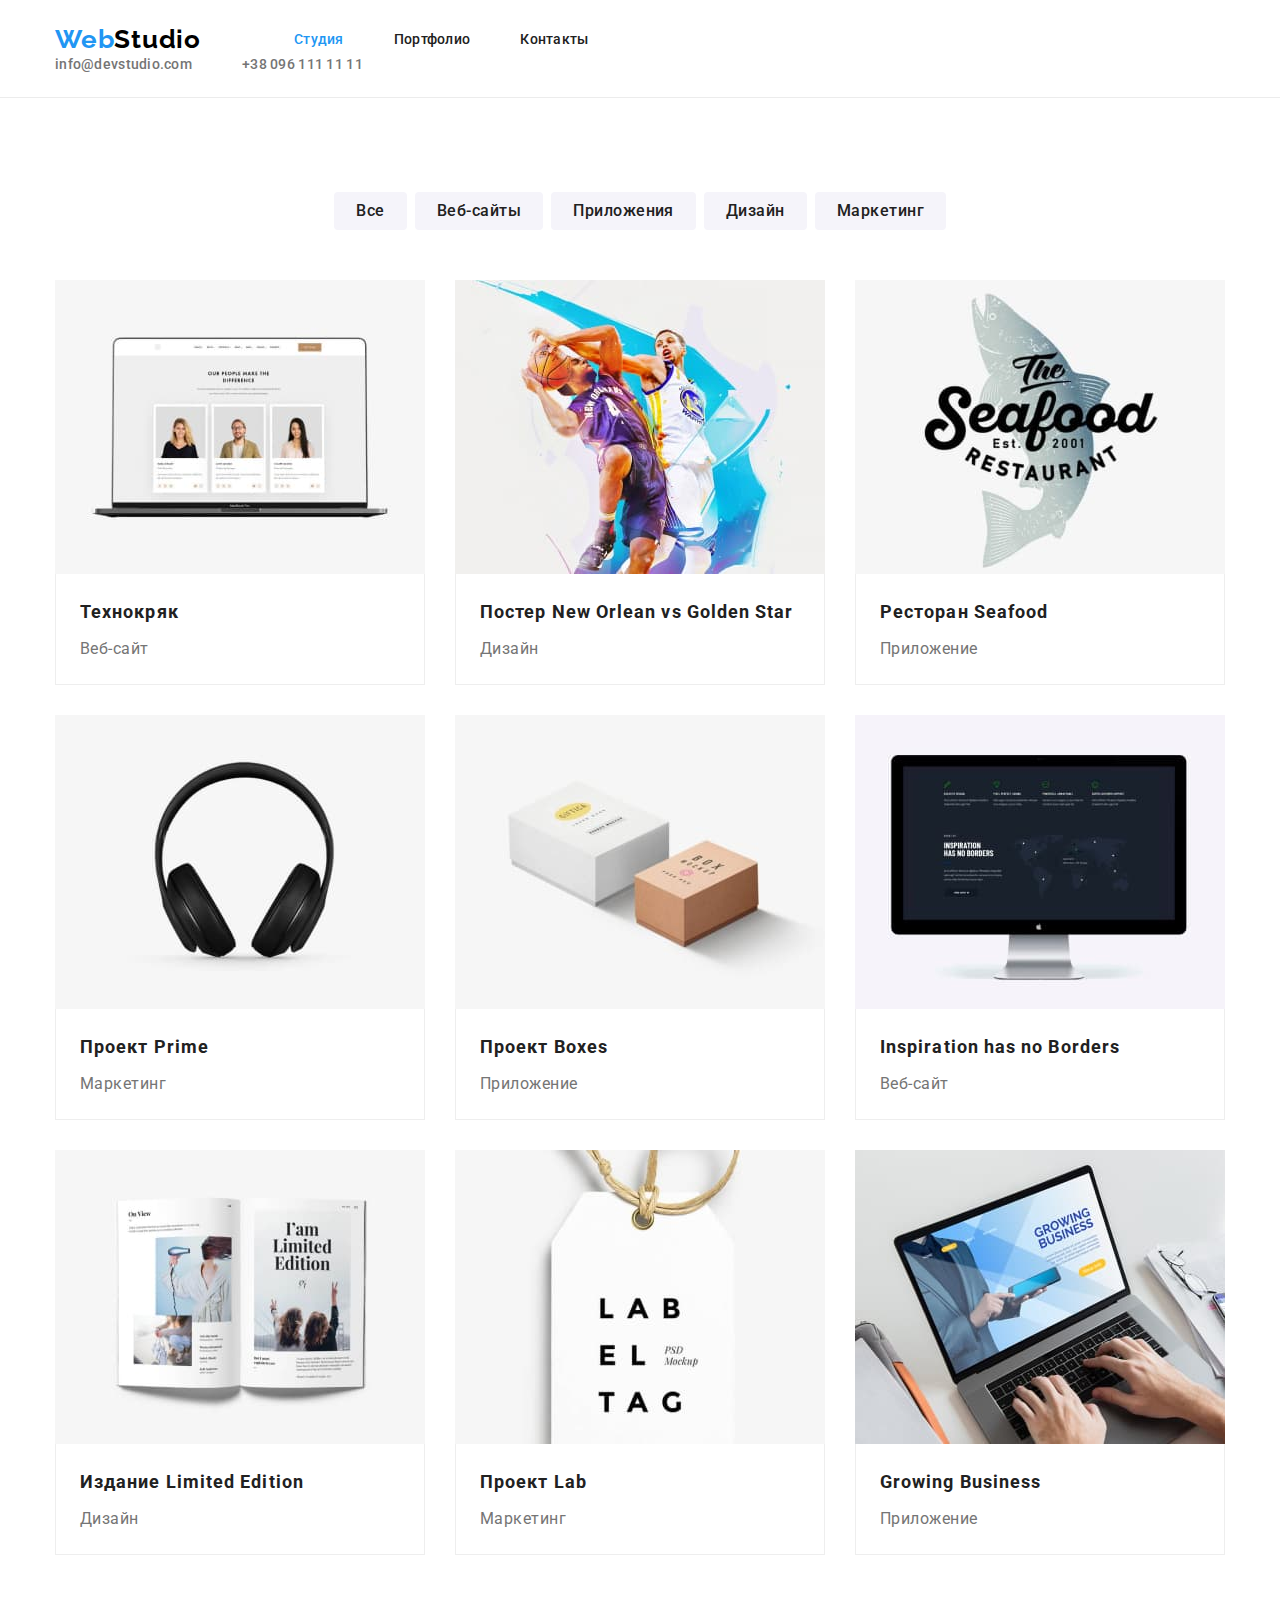
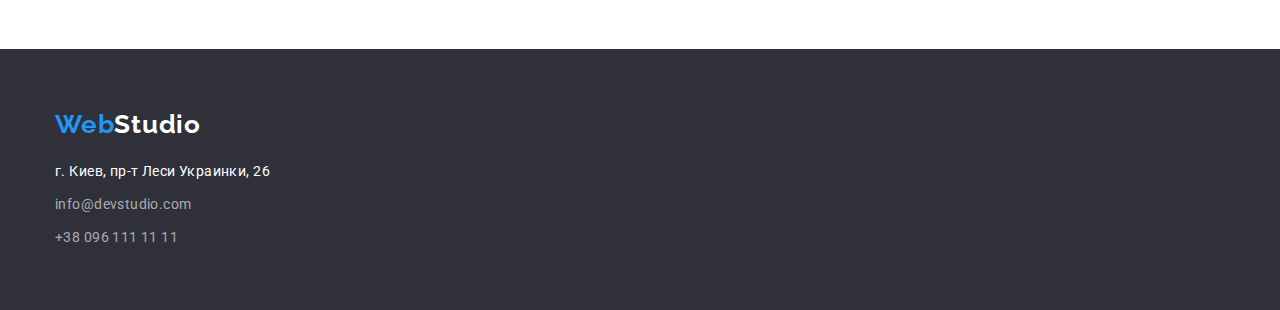
==== commit 6fcaa19c: "Корректирует название класса" ====
--- a/portfolio.html
+++ b/portfolio.html
@@ -28,7 +28,7 @@
   <body>
     <!--шапка-->
     <header class="header">
-      <div class="header container">
+      <div class="header-page container">
         <nav class="header-nav">
           <a lang="en" href="./index.html" class="header-logo"
             ><span lang="en" class="current">Web</span>Studio</a
--- a/css/styles.css
+++ b/css/styles.css
@@ -7,6 +7,28 @@
   --primery-background-color: #ffffff;
   --background-color-section: #2f303a;
   --primery-background-color-btn: #f5f4fa;
+
+  --card-set-gap: 30px;
+}
+
+p,
+h1,
+h2,
+h3,
+h4,
+h5,
+h6 {
+  margin: 0;
+}
+
+html {
+  box-sizing: border-box;
+}
+
+*,
+*::before,
+*::after {
+  box-sizing: inherit;
 }
 
 body {
@@ -15,11 +37,36 @@
   color: var(--primery-text-color);
 }
 
+.container {
+  width: 1200px;
+  padding-left: 15px;
+  padding-right: 15px;
+  margin-left: auto;
+  margin-right: auto;
+
+  /* outline: 2px solid red; */
+}
+
+.section {
+  padding-top: 94px;
+  padding-bottom: 94px;
+  /* outline: 2px solid green; */
+}
+
 .list {
+  padding: 0;
+  margin: 0;
   list-style: none;
 }
+
 .link {
   text-decoration: none;
+}
+
+img {
+  display: block;
+  max-width: 100%;
+  height: auto;
 }
 
 .footer-address {
@@ -42,6 +89,27 @@
 /* HEADER*/
 /* --HEADER-NAV-- */
 
+.header {
+  padding-top: 24px;
+  padding-bottom: 24px;
+  border-bottom: 1px solid #ececec;
+}
+
+.header.container {
+  display: flex;
+}
+
+.header-nav,
+.header-list,
+.header-contacs {
+  display: flex;
+  align-items: center;
+}
+
+.header-logo {
+  margin-right: 93px;
+}
+
 .header-logo,
 .current {
   font-family: 'Raleway', sans-serif;
@@ -60,7 +128,12 @@
   color: var(--accent-color);
 }
 
-/*--HEADER-CONTACS-*/
+.header-list {
+  display: flex;
+  column-gap: 50px;
+}
+
+/* .header-item:not(:last-child) {margin-right: 50px;} */
 
 .header-link {
   font-family: inherit;
@@ -77,6 +150,12 @@
 
 .header-list .current {
   color: var(--accent-color);
+}
+/*--HEADER-CONTACS-*/
+
+.header-contacs {
+  margin-left: auto;
+  column-gap: 50px;
 }
 
 .header-mail,
@@ -99,36 +178,50 @@
 
 /* --HERO-- */
 .hero {
+  text-align: center;
+  max-width: 1600px;
+  padding: 200px 0;
   background-color: var(--background-color-section);
 }
 
 .hero-title {
+  margin-left: auto;
+  margin-right: auto;
+  width: 696px;
+  margin-bottom: 30px;
+
   font-weight: 900;
   font-size: 44px;
   line-height: 1.36;
-  text-align: center;
   letter-spacing: 0.06em;
   text-transform: uppercase;
   color: var(--text-color-white);
 }
 /* --BUTTON-- */
 .button {
+  display: inline-block;
+
   font-family: inherit, sans-serif;
-  border: none;
   cursor: pointer;
   background-color: var(--accent-color);
   color: var(--primery-text-color);
+  text-align: center;
+  border: none;
+  border-radius: 4px;
 }
 
 .button.hero-primery {
+  padding: 10px 32px;
+  min-width: 200px;
+
   font-weight: 700;
   font-size: 16px;
   line-height: 1.88;
-  display: flex;
   align-items: center;
   text-align: center;
   letter-spacing: 0.06em;
   color: var(--text-color-white);
+  box-shadow: 0px 4px 4px rgba(0, 0, 0, 0.15);
 }
 
 .button.hero-primery:hover,
@@ -139,14 +232,16 @@
 
 /* --FEATURE-- */
 
-/*.feature {
-}
 .feature-list {
-}
-.feature-item {
-} */
+  display: flex;
+  column-gap: 30px;
+  align-items: center;
+}
 
 .feature-title {
+  margin-top: 0;
+  margin-bottom: 10px;
+
   font-weight: 700;
   font-size: 14px;
   line-height: 1.14;
@@ -156,6 +251,8 @@
 }
 
 .feature-text {
+  max-width: 270px;
+
   font-size: 14px;
   line-height: 1.71;
   letter-spacing: 0.03em;
@@ -164,7 +261,14 @@
 
 /*--ABOUT--  */
 
+.about.section {
+  padding-top: 0;
+}
+
 .about-title {
+  margin-bottom: 50px;
+  align-items: center;
+
   font-weight: 700;
   font-size: 36px;
   line-height: 1.16;
@@ -173,12 +277,26 @@
   color: var(--primery-text-color);
 }
 
+.about-list {
+  display: flex;
+  align-items: center;
+  gap: 30px;
+}
+
+.about-item {
+  width: calc((100%-60px) / 3);
+}
+
 /* --COMMAND-- */
+.command.section {padding-top: 0;}
+
 .command {
   background-color: #f5f4fa;
 }
 
 .command-title {
+  margin-bottom: 50px;
+
   font-weight: 700;
   font-size: 36px;
   line-height: 1.16;
@@ -187,12 +305,29 @@
   color: var(--primery-text-color);
 }
 
-/* .command-list {
+.command-list {
+  display: flex;
+  gap: 30px;
+  align-items: center;
 }
 .command-item {
-} */
+  width: calc((100%-90px) / 4);
+
+  background: var(--primery-background-color);
+  box-shadow: 0px 1px 3px rgba(0, 0, 0, 0.12), 0px 1px 1px rgba(0, 0, 0, 0.14),
+    0px 2px 1px rgba(0, 0, 0, 0.2);
+  border-radius: 0px 0px 4px 4px;
+}
+.command-wrap {
+  padding-top: 30px;
+  padding-bottom: 30px;
+  /* padding-left: 5px;
+  padding-right: 5px; */
+}
 
 .command-after-title {
+  margin-bottom: 10px;
+
   font-weight: 500;
   font-size: 16px;
   line-height: 1.19;
@@ -204,6 +339,7 @@
 .command-text {
   font-size: 16px;
   text-align: center;
+
   letter-spacing: 0.03em;
   color: var(--text-color-gray);
 }
@@ -212,18 +348,20 @@
 
 .footer {
   background-color: var(--background-color-section);
+  padding-top: 60px;
+  padding-bottom: 60px;
 }
 
 .footer-logo {
+  display: inline-block;
+  margin-bottom: 20px;
+
   font-family: 'Raleway', sans-serif;
   font-weight: 700;
   font-size: 26px;
   line-height: 1.19;
   letter-spacing: 0.03em;
   text-decoration: none;
-}
-
-.footer-logo {
   color: var(--text-color-white);
 }
 
@@ -233,6 +371,7 @@
   letter-spacing: 0.03em;
   color: var(--secondary-text-color);
 }
+
 .footer-list .aside:hover,
 .footer-list .aside:focus {
   color: var(--accent-color);
@@ -241,6 +380,10 @@
 .footer-list .aside:hover,
 .footer-list .aside:focus {
   color: var(--accent-color);
+}
+
+.footer-list .footer-item:not(:last-child) {
+  margin-bottom: 9px;
 }
 
 .footer-list .footer-map {
@@ -250,8 +393,19 @@
 /* -----------ПОРТФОЛИО---------------- */
 /* ------------PROGECTS------------ */
 /* ------BUTTON---------- */
+
+.projects-list {
+  display: flex;
+  justify-content: center;
+  margin-bottom: 50px;
+  gap: 8px;
+}
+
 .button.projects-primery,
 .button.projects-secondary {
+  padding: 6px 22px;
+  min-width: 73px;
+
   font-weight: 500;
   font-size: 16px;
   line-height: 1.62;
@@ -260,25 +414,53 @@
   color: var(--primery-text-color);
   background-color: var(--primery-background-color-btn);
 }
+
 .button.projects-primery:hover,
 .button.projects-primery:focus {
   color: var(--text-color-white);
   background-color: var(--accent-color);
 }
+
 .button.projects-secondary:hover,
 .button.projects-secondary:focus {
   color: var(--text-color-white);
   background-color: var(--accent-color);
 }
 
-/* .work-list {
-}
-.work-item {
-}
-.work-img {
-} */
+/* ------WORK------- */
+
+.work-list {
+  display: flex;
+  flex-wrap: wrap;
+  margin-left: calc(-1 * var(--card-set-gap));
+  margin-top: calc(-1 * var(--card-set-gap));
+  /* outline: 2px solid blueviolet; */
+}
+
+.work-list > .work-item {
+  flex-basis: calc(100% / 3 - var(--card-set-gap));
+  margin-left: var(--card-set-gap);
+  margin-top: var(--card-set-gap);
+}
+
+.work-list .work-wrap {
+  padding: 20px 24px;
+  border-right: 1px solid #eeeeee;
+  border-bottom: 1px solid #eeeeee;
+  border-left: 1px solid #eeeeee;
+}
+
+/* .work-list {display: flex; 
+  flex-wrap: wrap;
+  gap: 30px;
+}
+  .work-item { width: calc((100%-60px))/3;
+}
+ */
 
 .work-title {
+  margin-bottom: 4px;
+
   font-weight: 700;
   font-size: 18px;
   line-height: 2;
